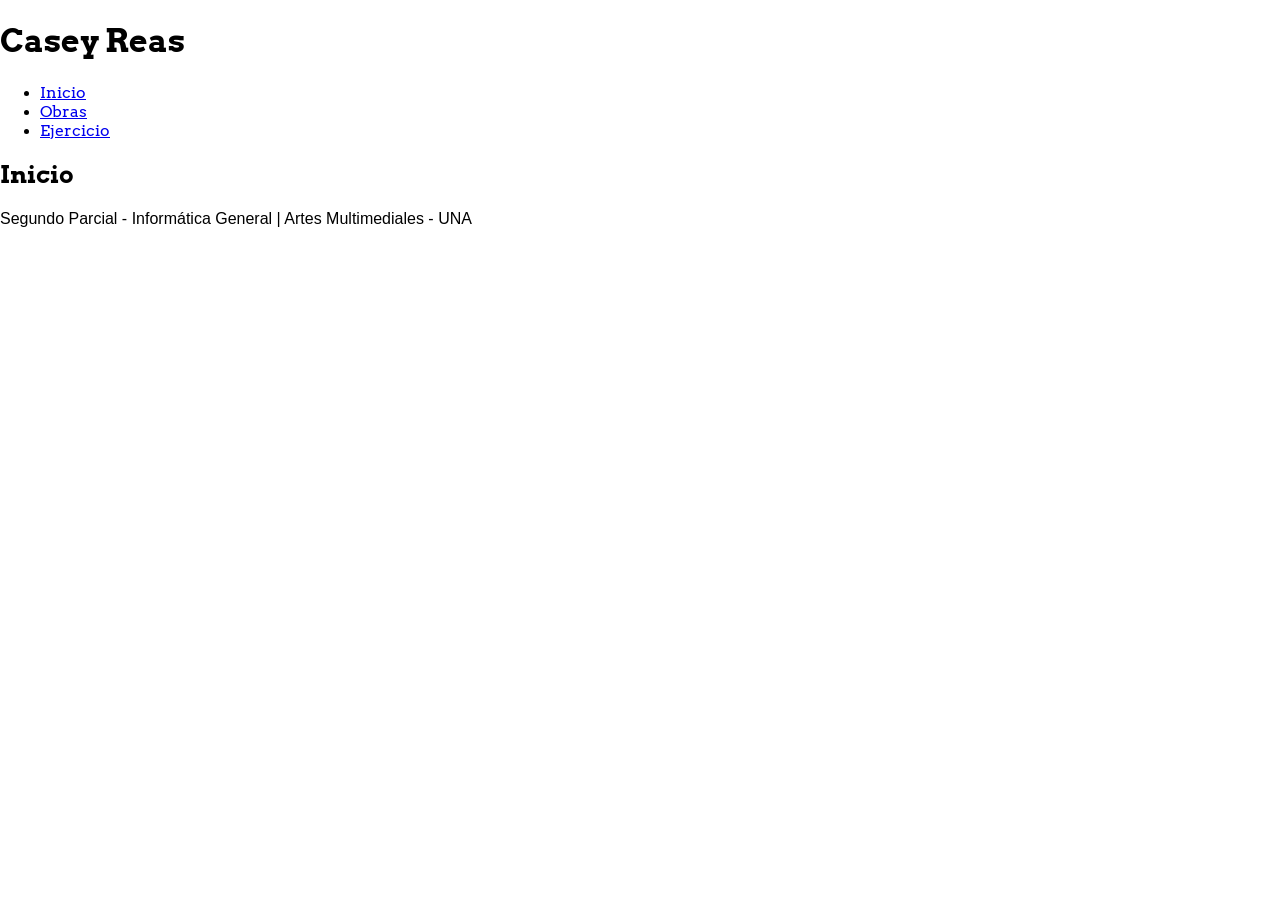
==== index.html @ 1dd0282c "Estructura inicial del sitio" ====
<!DOCTYPE html>
<html lang="es">
<head>
    <meta charset="UTF-8">
    <meta name="viewport" content="width=device-width, initial-scale=1.0">
    <title>Casey Reas | Inicio</title>
    <link rel="preconnect" href="https://fonts.googleapis.com">
    <link rel="preconnect" href="https://fonts.gstatic.com" crossorigin>
    <link href="https://fonts.googleapis.com/css2?family=Arvo:wght@400;700&display=swap" rel="stylesheet">
    <link rel="stylesheet" href="css/styles.css">
</head>
<body>
    <div class="contenedor">
        <header>
            <h1>Casey Reas</h1>
        </header>

        <nav>
            <ul>
                <li><a href="index.html">Inicio</a></li>
                <li><a href="obras.html">Obras</a></li>
                <li><a href="ejercicio.html">Ejercicio</a></li>
            </ul>
        </nav>

        <main>
            <section>
                <h2>Inicio</h2>
            </section>
        </main>

        <footer>
            <p>Segundo Parcial - Informática General | Artes Multimediales - UNA</p>
        </footer>
    </div>
</body>
</html>
---- css/styles.css ----
/* Estilos generales iniciales */
* {
    box-sizing: border-box;
}

body {
    margin: 0;
    font-family: Arial, Helvetica, sans-serif;
}

h1,
h2,
nav a {
    font-family: "Arvo", Georgia, serif;
}
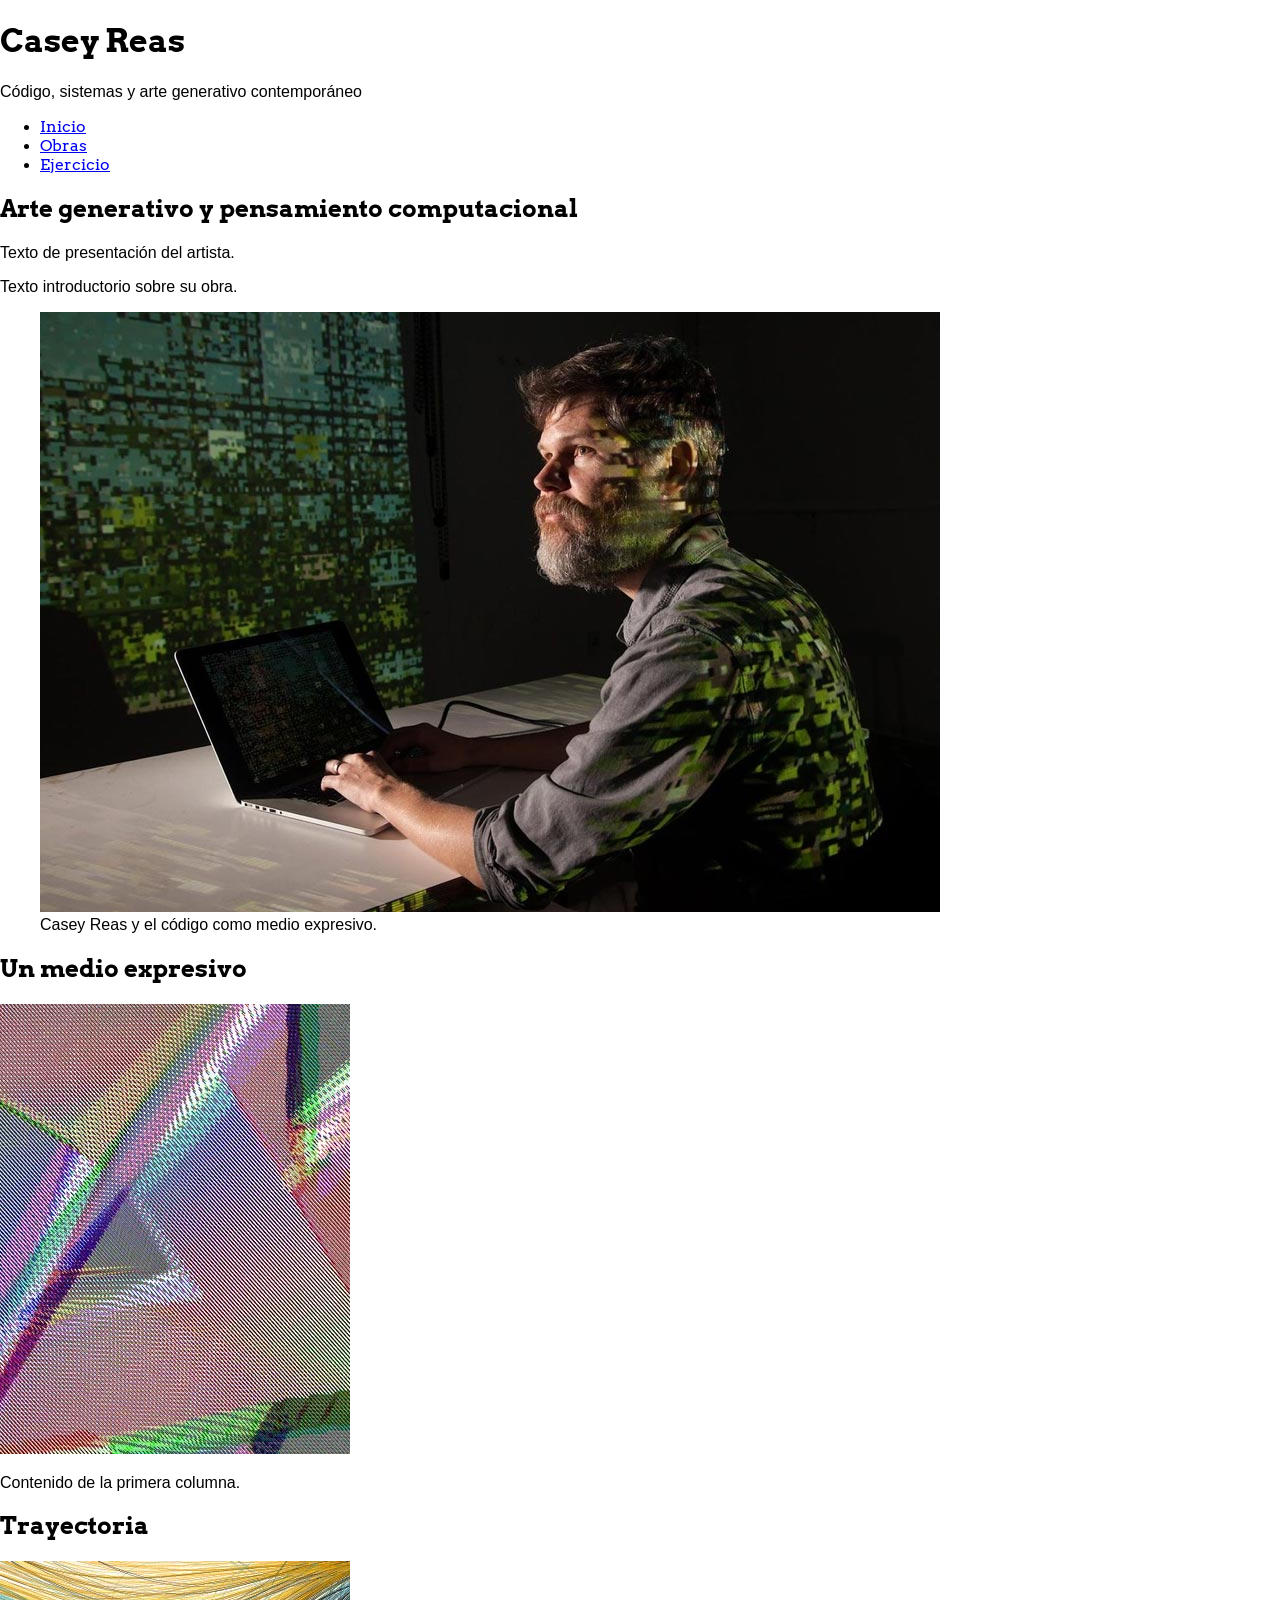
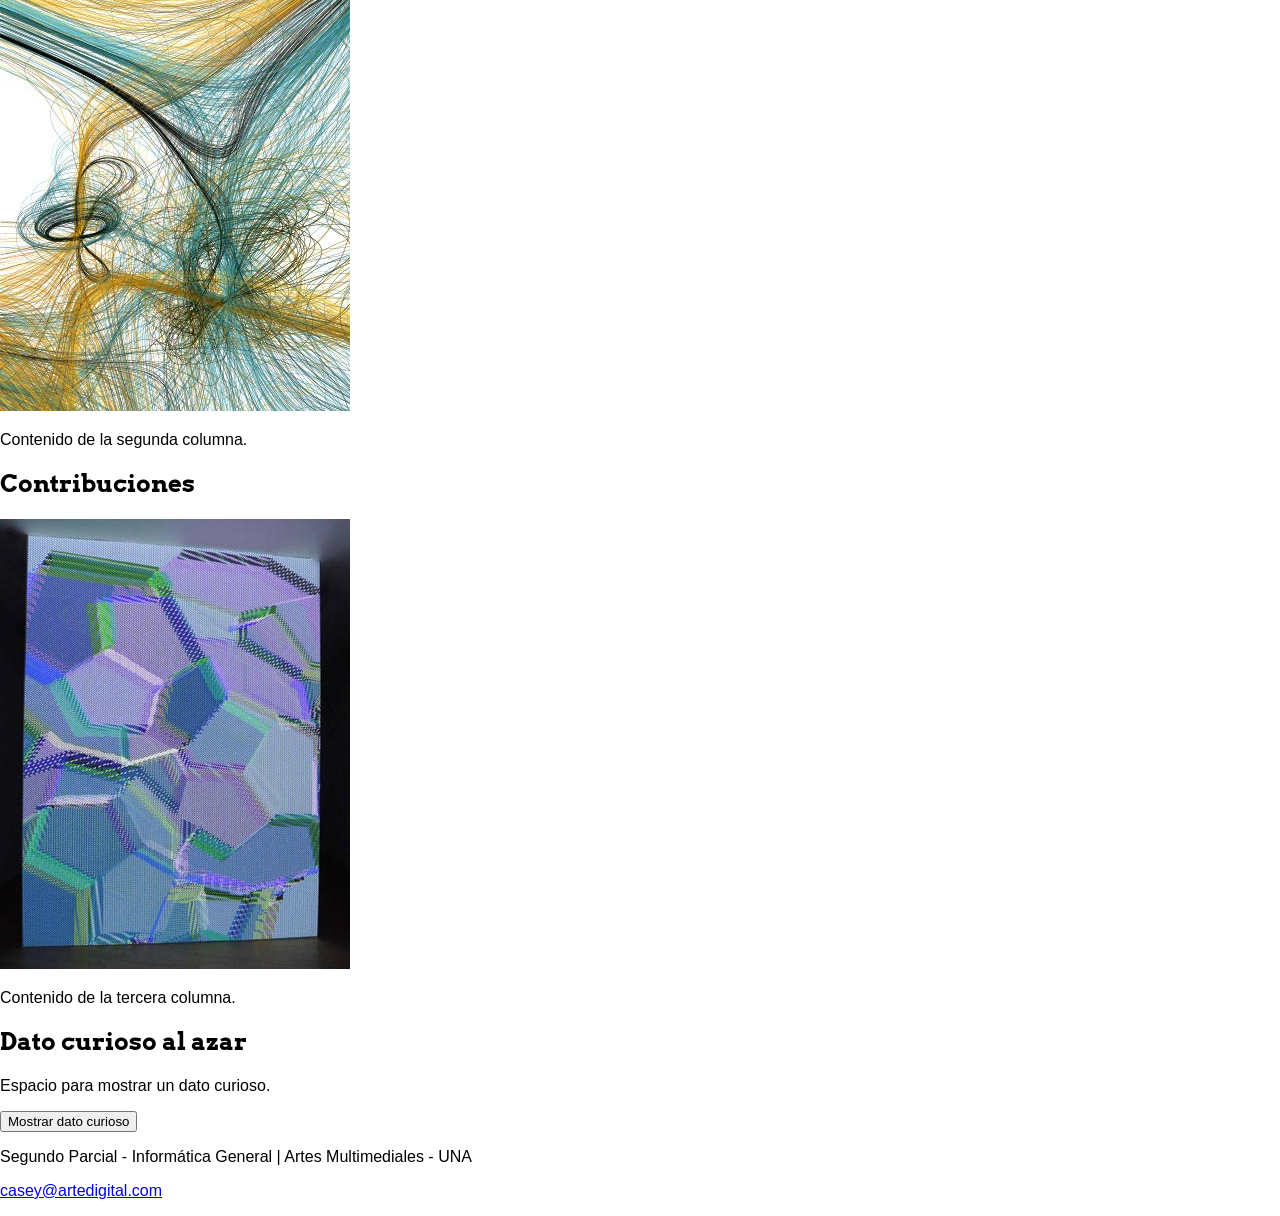
==== commit ff5bb7df: "Maquetado HTML de las páginas" ====
--- a/index.html
+++ b/index.html
@@ -11,11 +11,12 @@
 </head>
 <body>
     <div class="contenedor">
-        <header>
+        <header class="encabezado">
             <h1>Casey Reas</h1>
+            <p class="bajada">Código, sistemas y arte generativo contemporáneo</p>
         </header>
 
-        <nav>
+        <nav class="navegacion">
             <ul>
                 <li><a href="index.html">Inicio</a></li>
                 <li><a href="obras.html">Obras</a></li>
@@ -24,13 +25,48 @@
         </nav>
 
         <main>
-            <section>
-                <h2>Inicio</h2>
+            <section class="presentacion">
+                <div class="texto-presentacion">
+                    <h2>Arte generativo y pensamiento computacional</h2>
+                    <p>Texto de presentación del artista.</p>
+                    <p>Texto introductorio sobre su obra.</p>
+                </div>
+                <figure>
+                    <img src="img/reas.jpg" alt="Retrato de Casey Reas">
+                    <figcaption>Casey Reas y el código como medio expresivo.</figcaption>
+                </figure>
+            </section>
+
+            <section class="columnas-tres">
+                <article>
+                    <h2>Un medio expresivo</h2>
+                    <img src="img/reas-1.jpg" alt="Obra generativa de Casey Reas">
+                    <p>Contenido de la primera columna.</p>
+                </article>
+
+                <article>
+                    <h2>Trayectoria</h2>
+                    <img src="img/reas-2.jpg" alt="Composición generativa de Casey Reas">
+                    <p>Contenido de la segunda columna.</p>
+                </article>
+
+                <article>
+                    <h2>Contribuciones</h2>
+                    <img src="img/reas-3.jpg" alt="Instalación visual generativa">
+                    <p>Contenido de la tercera columna.</p>
+                </article>
+            </section>
+
+            <section class="bloque-dato">
+                <h2>Dato curioso al azar</h2>
+                <p id="dato-curioso">Espacio para mostrar un dato curioso.</p>
+                <button id="boton-dato" type="button">Mostrar dato curioso</button>
             </section>
         </main>
 
-        <footer>
+        <footer class="pie">
             <p>Segundo Parcial - Informática General | Artes Multimediales - UNA</p>
+            <p><a href="mailto:casey@artedigital.com">casey@artedigital.com</a></p>
         </footer>
     </div>
 </body>
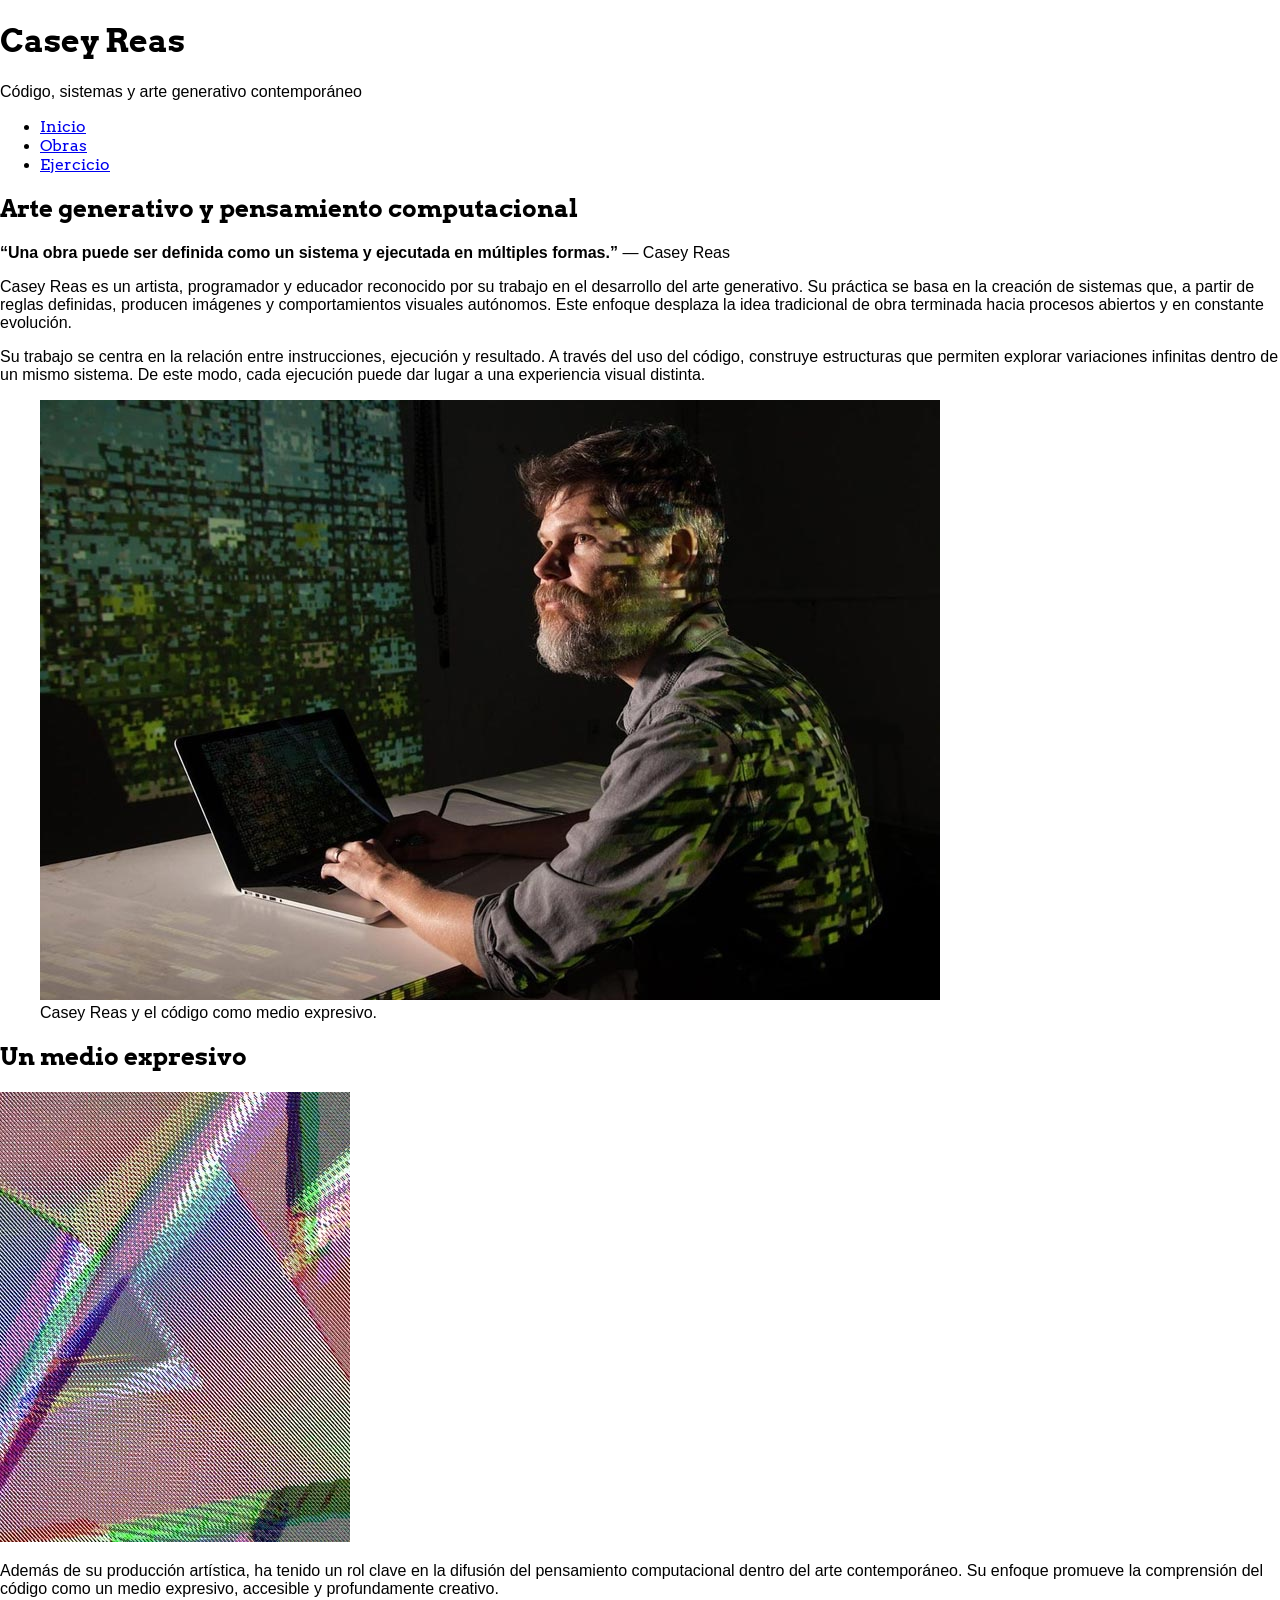
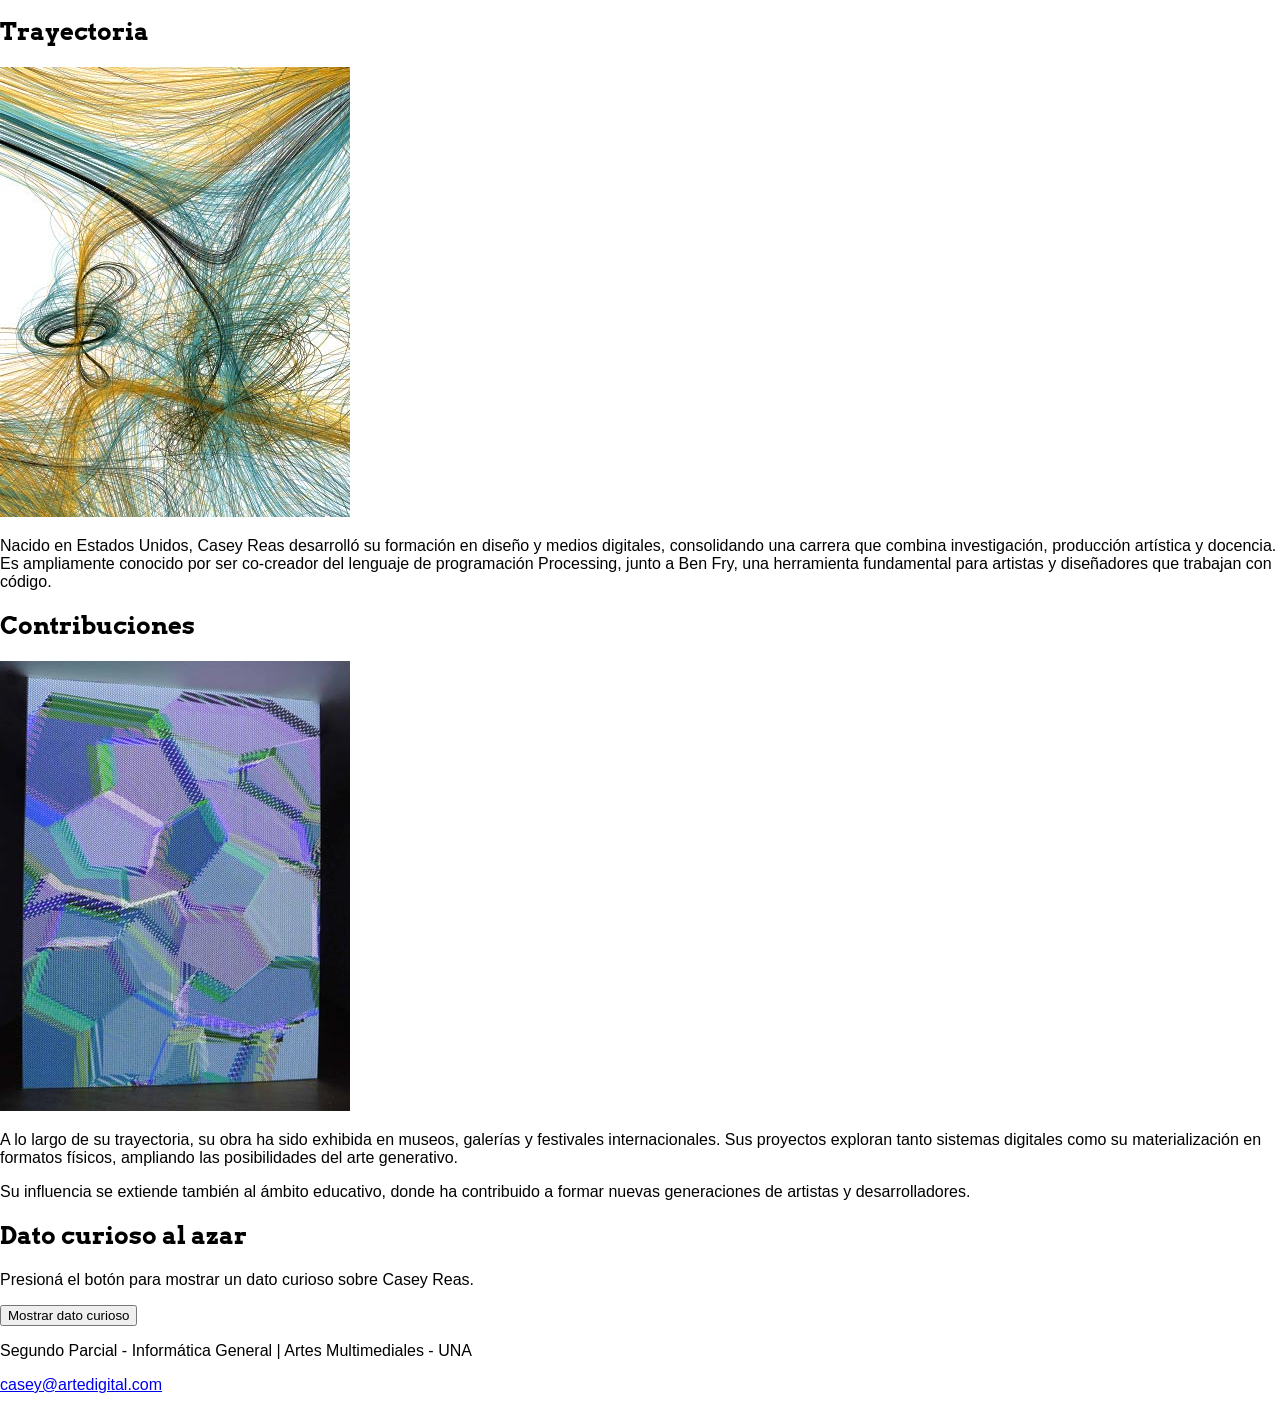
==== commit 4d231de2: "Carga de contenido del sitio, imagenes textos etc" ====
--- a/index.html
+++ b/index.html
@@ -28,11 +28,12 @@
             <section class="presentacion">
                 <div class="texto-presentacion">
                     <h2>Arte generativo y pensamiento computacional</h2>
-                    <p>Texto de presentación del artista.</p>
-                    <p>Texto introductorio sobre su obra.</p>
+                    <p><strong>“Una obra puede ser definida como un sistema y ejecutada en múltiples formas.”</strong> — Casey Reas</p>
+                    <p>Casey Reas es un artista, programador y educador reconocido por su trabajo en el desarrollo del arte generativo. Su práctica se basa en la creación de sistemas que, a partir de reglas definidas, producen imágenes y comportamientos visuales autónomos. Este enfoque desplaza la idea tradicional de obra terminada hacia procesos abiertos y en constante evolución.</p>
+                    <p>Su trabajo se centra en la relación entre instrucciones, ejecución y resultado. A través del uso del código, construye estructuras que permiten explorar variaciones infinitas dentro de un mismo sistema. De este modo, cada ejecución puede dar lugar a una experiencia visual distinta.</p>
                 </div>
                 <figure>
-                    <img src="img/reas.jpg" alt="Retrato de Casey Reas">
+                    <img src="img/reas.jpg" alt="Retrato de Casey Reas trabajando con una computadora">
                     <figcaption>Casey Reas y el código como medio expresivo.</figcaption>
                 </figure>
             </section>
@@ -40,26 +41,27 @@
             <section class="columnas-tres">
                 <article>
                     <h2>Un medio expresivo</h2>
-                    <img src="img/reas-1.jpg" alt="Obra generativa de Casey Reas">
-                    <p>Contenido de la primera columna.</p>
+                    <img src="img/reas-1.jpg" alt="Obra generativa de Casey Reas con formas digitales">
+                    <p>Además de su producción artística, ha tenido un rol clave en la difusión del pensamiento computacional dentro del arte contemporáneo. Su enfoque promueve la comprensión del código como un medio expresivo, accesible y profundamente creativo.</p>
                 </article>
 
                 <article>
                     <h2>Trayectoria</h2>
-                    <img src="img/reas-2.jpg" alt="Composición generativa de Casey Reas">
-                    <p>Contenido de la segunda columna.</p>
+                    <img src="img/reas-2.jpg" alt="Composición generativa con líneas curvas">
+                    <p>Nacido en Estados Unidos, Casey Reas desarrolló su formación en diseño y medios digitales, consolidando una carrera que combina investigación, producción artística y docencia. Es ampliamente conocido por ser co-creador del lenguaje de programación Processing, junto a Ben Fry, una herramienta fundamental para artistas y diseñadores que trabajan con código.</p>
                 </article>
 
                 <article>
                     <h2>Contribuciones</h2>
-                    <img src="img/reas-3.jpg" alt="Instalación visual generativa">
-                    <p>Contenido de la tercera columna.</p>
+                    <img src="img/reas-3.jpg" alt="Instalación visual generativa de Casey Reas">
+                    <p>A lo largo de su trayectoria, su obra ha sido exhibida en museos, galerías y festivales internacionales. Sus proyectos exploran tanto sistemas digitales como su materialización en formatos físicos, ampliando las posibilidades del arte generativo.</p>
+                    <p>Su influencia se extiende también al ámbito educativo, donde ha contribuido a formar nuevas generaciones de artistas y desarrolladores.</p>
                 </article>
             </section>
 
             <section class="bloque-dato">
                 <h2>Dato curioso al azar</h2>
-                <p id="dato-curioso">Espacio para mostrar un dato curioso.</p>
+                <p id="dato-curioso">Presioná el botón para mostrar un dato curioso sobre Casey Reas.</p>
                 <button id="boton-dato" type="button">Mostrar dato curioso</button>
             </section>
         </main>
@@ -69,5 +71,7 @@
             <p><a href="mailto:casey@artedigital.com">casey@artedigital.com</a></p>
         </footer>
     </div>
+
+    <script src="js/curiosidades.js"></script>
 </body>
 </html>
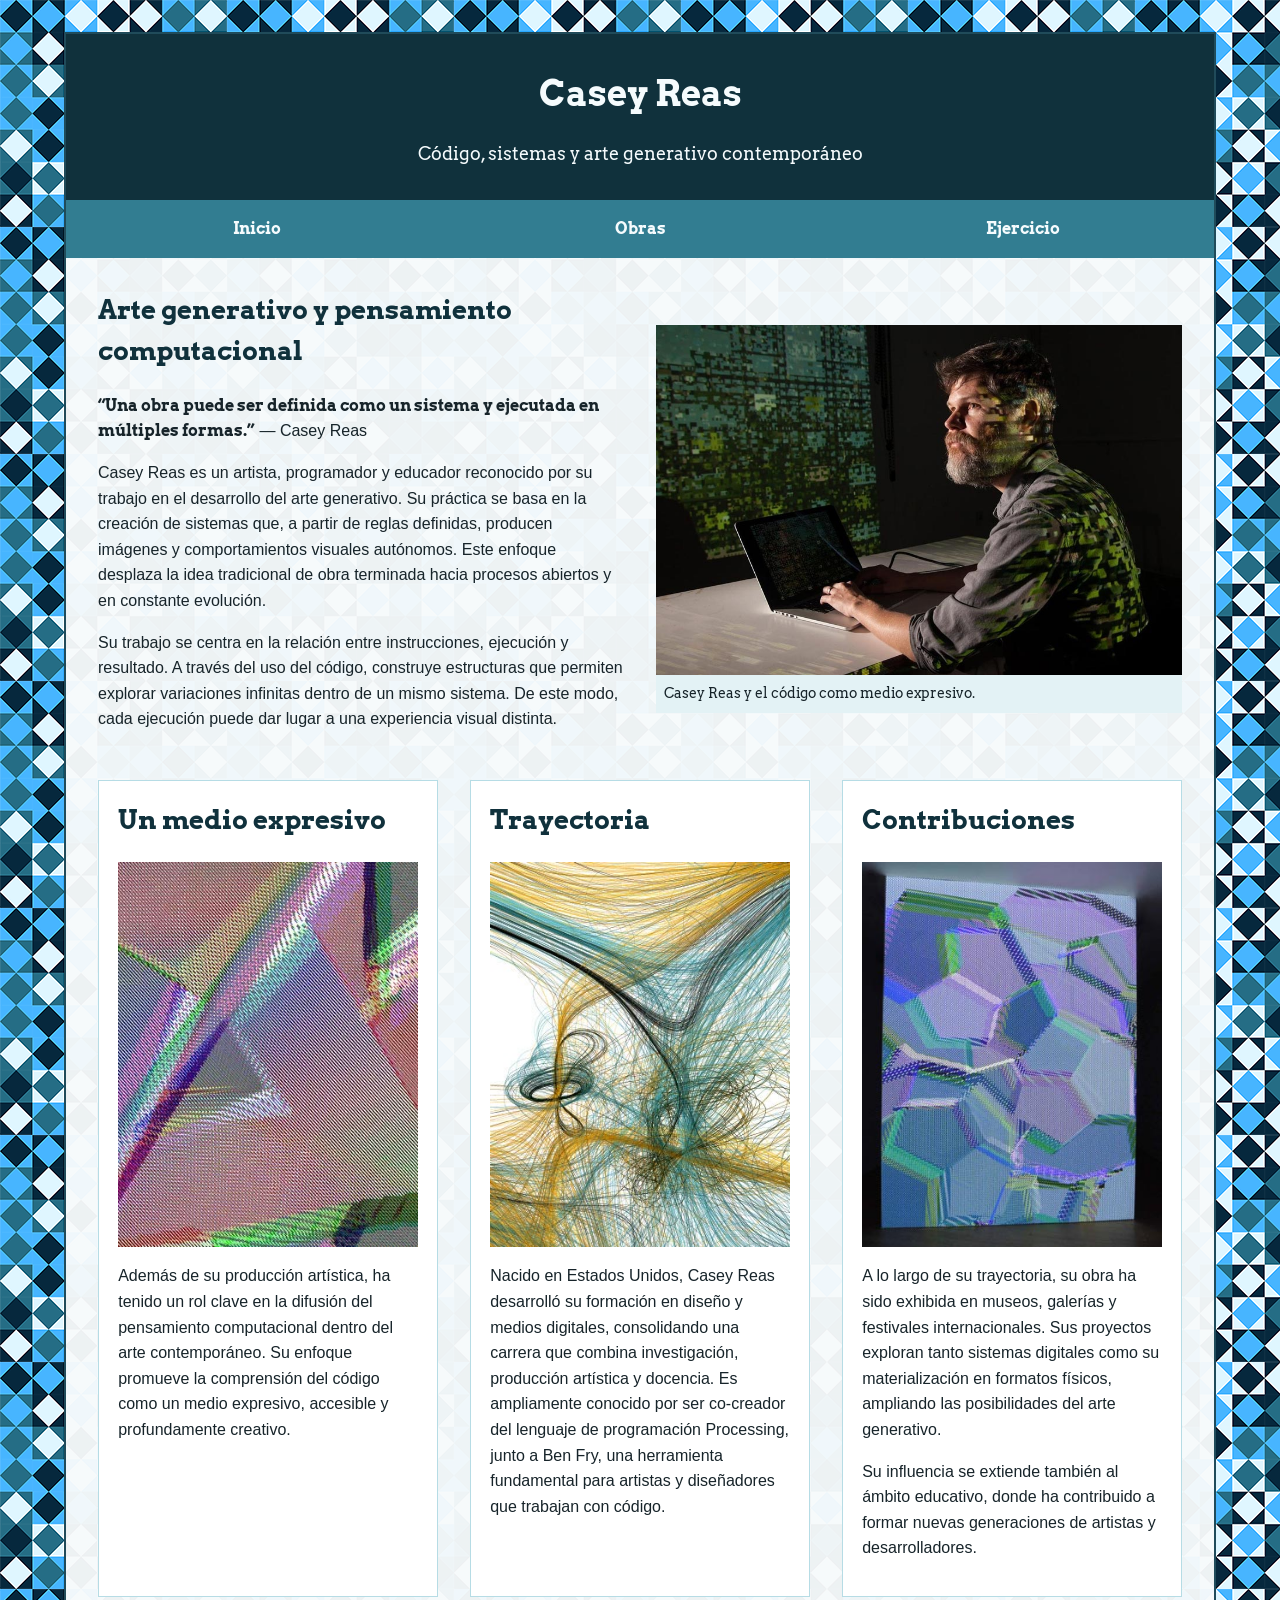
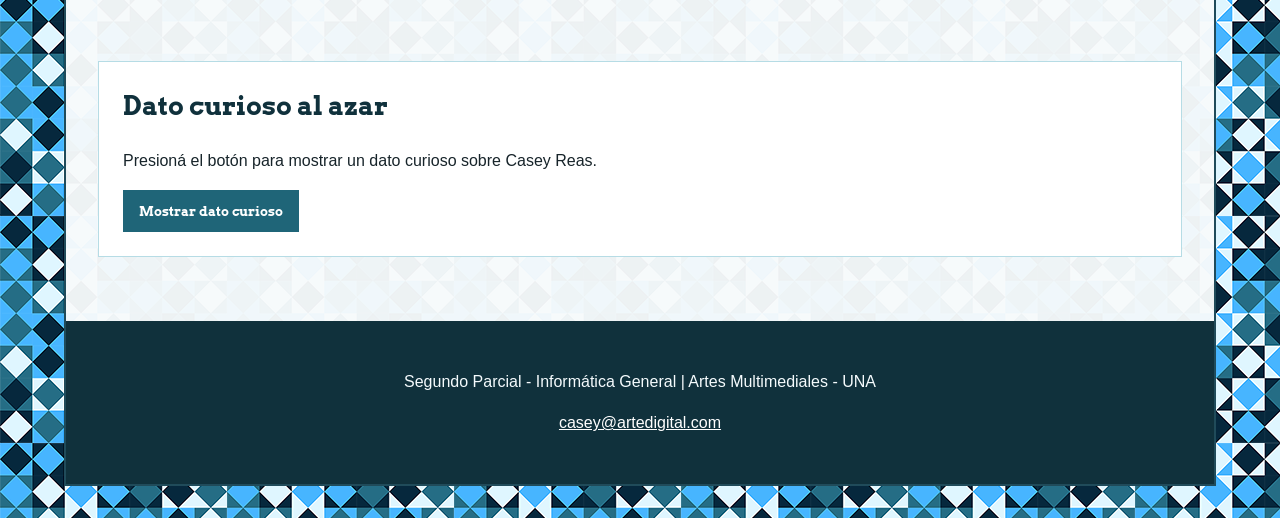
==== commit 25a94cdf: "layouts con flexbox y corrigiendo cosas de los estilos" ====
--- a/index.html
+++ b/index.html
@@ -11,11 +11,13 @@
 </head>
 <body>
     <div class="contenedor">
+        <!-- Encabezado del sitio -->
         <header class="encabezado">
             <h1>Casey Reas</h1>
             <p class="bajada">Código, sistemas y arte generativo contemporáneo</p>
         </header>
 
+        <!-- Menú de navegación -->
         <nav class="navegacion">
             <ul>
                 <li><a href="index.html">Inicio</a></li>
@@ -24,7 +26,9 @@
             </ul>
         </nav>
 
+        <!-- Contenido principal de la página de inicio -->
         <main>
+            <!-- Presentación general del artista -->
             <section class="presentacion">
                 <div class="texto-presentacion">
                     <h2>Arte generativo y pensamiento computacional</h2>
@@ -38,6 +42,7 @@
                 </figure>
             </section>
 
+            <!-- Layout de tres columnas iguales -->
             <section class="columnas-tres">
                 <article>
                     <h2>Un medio expresivo</h2>
@@ -59,6 +64,7 @@
                 </article>
             </section>
 
+            <!-- Bloque que se completara con la función de dato curioso -->
             <section class="bloque-dato">
                 <h2>Dato curioso al azar</h2>
                 <p id="dato-curioso">Presioná el botón para mostrar un dato curioso sobre Casey Reas.</p>
@@ -66,6 +72,7 @@
             </section>
         </main>
 
+        <!-- Pie de página -->
         <footer class="pie">
             <p>Segundo Parcial - Informática General | Artes Multimediales - UNA</p>
             <p><a href="mailto:casey@artedigital.com">casey@artedigital.com</a></p>
--- a/css/styles.css
+++ b/css/styles.css
@@ -1,15 +1,307 @@
-/* Estilos generales iniciales */
+/*
+   Estilos generales del sitio
+*/
 * {
     box-sizing: border-box;
 }
 
 body {
+    display: flex;
+    justify-content: center;
     margin: 0;
+    background-color: #d9eef3;
+    background-image: url("../img/fondo.png");
+    color: #17242a;
     font-family: Arial, Helvetica, sans-serif;
+    line-height: 1.6;
+}
+
+.contenedor {
+    width: 90%;
+    max-width: 75rem;
+    margin-top: 2rem;
+    margin-bottom: 2rem;
+    background-color: rgba(247, 250, 251, 0.96);
+    border: 0.15rem solid #204b5a;
+}
+
+/*
+   Encabezado, navegación y pie
+*/
+.encabezado,
+.pie {
+    padding: 2rem;
+    background-color: #10313c;
+    color: #f5fbfd;
+    text-align: center;
 }
 
 h1,
 h2,
-nav a {
+h3,
+.bajada,
+.navegacion a,
+button,
+label,
+strong,
+figcaption {
     font-family: "Arvo", Georgia, serif;
 }
+
+h1 {
+    margin: 0;
+    font-size: 3rem;
+}
+
+h2 {
+    margin-top: 0;
+    color: #10313c;
+    font-size: 1.6rem;
+}
+
+h3 {
+    color: #245969;
+}
+
+.bajada {
+    margin-bottom: 0;
+    font-size: 1.1rem;
+}
+
+.navegacion {
+    background-color: #327d91;
+}
+
+.navegacion ul {
+    display: flex;
+    justify-content: center;
+    margin: 0;
+    padding: 0;
+    list-style: none;
+}
+
+.navegacion li {
+    width: 33.33%;
+    text-align: center;
+}
+
+.navegacion a {
+    display: block;
+    padding: 1rem;
+    color: #f5fbfd;
+    text-decoration: none;
+    font-weight: 700;
+}
+
+.navegacion a:link,
+.navegacion a:visited {
+    color: #f5fbfd;
+}
+
+.navegacion a:hover,
+.navegacion a:focus {
+    background-color: #f5fbfd;
+    color: #10313c;
+}
+
+.navegacion a:active {
+    background-color: #091c23;
+    color: #ffffff;
+}
+
+.pie a {
+    color: #ffffff;
+}
+
+/*
+   Contenido general
+*/
+main {
+    padding: 2rem;
+}
+
+section,
+article {
+    margin-bottom: 2rem;
+}
+
+img {
+    width: 100%;
+    display: block;
+}
+
+figure {
+    margin: 0;
+}
+
+figcaption {
+    padding: 0.5rem;
+    background-color: #e3f2f5;
+    font-size: 0.85rem;
+}
+
+.lista-conceptos {
+    padding-left: 1.2rem;
+}
+
+.lista-conceptos li {
+    margin-bottom: 0.5rem;
+}
+
+.bloque-dato,
+.bloque-texto,
+.seccion-galeria,
+.resultados {
+    padding: 1.5rem;
+    background-color: #ffffff;
+    border: 0.1rem solid #b6dce5;
+}
+
+/*
+   Layouts resueltos con flexbox
+*/
+.presentacion {
+    display: flex;
+    gap: 2rem;
+    align-items: center;
+}
+
+.texto-presentacion,
+.presentacion figure {
+    width: 50%;
+}
+
+.columnas-tres {
+    display: flex;
+    gap: 2rem;
+}
+
+.columnas-tres article {
+    width: 33.33%;
+    padding: 1.2rem;
+    background-color: #ffffff;
+    border: 0.1rem solid #b6dce5;
+}
+
+.columnas-tres img {
+    margin-bottom: 1rem;
+}
+
+.columnas-dos {
+    display: flex;
+    gap: 2rem;
+}
+
+.columna-menor {
+    width: 35%;
+    padding: 1.2rem;
+    background-color: #eaf5f7;
+}
+
+.columna-mayor {
+    width: 65%;
+    padding: 1.2rem;
+    background-color: #ffffff;
+    border: 0.1rem solid #b6dce5;
+}
+
+.encabezado-seccion {
+    display: flex;
+    justify-content: space-between;
+    gap: 2rem;
+    align-items: center;
+}
+
+.ejercicio {
+    display: flex;
+    gap: 2rem;
+}
+
+.panel-formulario {
+    width: 50%;
+    padding: 1.5rem;
+    background-color: #ffffff;
+    border: 0.1rem solid #b6dce5;
+}
+
+/*
+   Botones, formularios y mensajes
+*/
+button {
+    padding: 0.8rem 1rem;
+    border: 0;
+    background-color: #1f6578;
+    color: #ffffff;
+    font-weight: 700;
+    cursor: pointer;
+}
+
+button:hover,
+button:focus {
+    background-color: #10313c;
+}
+
+button:disabled {
+    background-color: #8ca2a8;
+    cursor: default;
+}
+
+form {
+    display: flex;
+    flex-direction: column;
+    gap: 0.8rem;
+}
+
+input {
+    width: 100%;
+    padding: 0.7rem;
+    border: 0.1rem solid #8db9c3;
+    font-size: 1rem;
+}
+
+input:disabled {
+    background-color: #e7ecee;
+}
+
+.mensaje,
+.salida {
+    padding: 1rem;
+    background-color: #eaf5f7;
+}
+
+.salida ul {
+    padding-left: 1.2rem;
+}
+
+/*
+   Galería de obras
+*/
+.galeria {
+    display: flex;
+    flex-wrap: wrap;
+    gap: 1.5rem;
+}
+
+.galeria article {
+    width: 30%;
+    padding: 1rem;
+    background-color: #eaf5f7;
+    border: 0.1rem solid #b6dce5;
+}
+
+.galeria img {
+    height: 12rem;
+    width: 100%;
+}
+
+.galeria-grande article {
+    width: 45%;
+}
+
+.galeria-grande img {
+    height: 18rem;
+}
+
+    h1 {
+        font-size: 2.2rem;
+    }
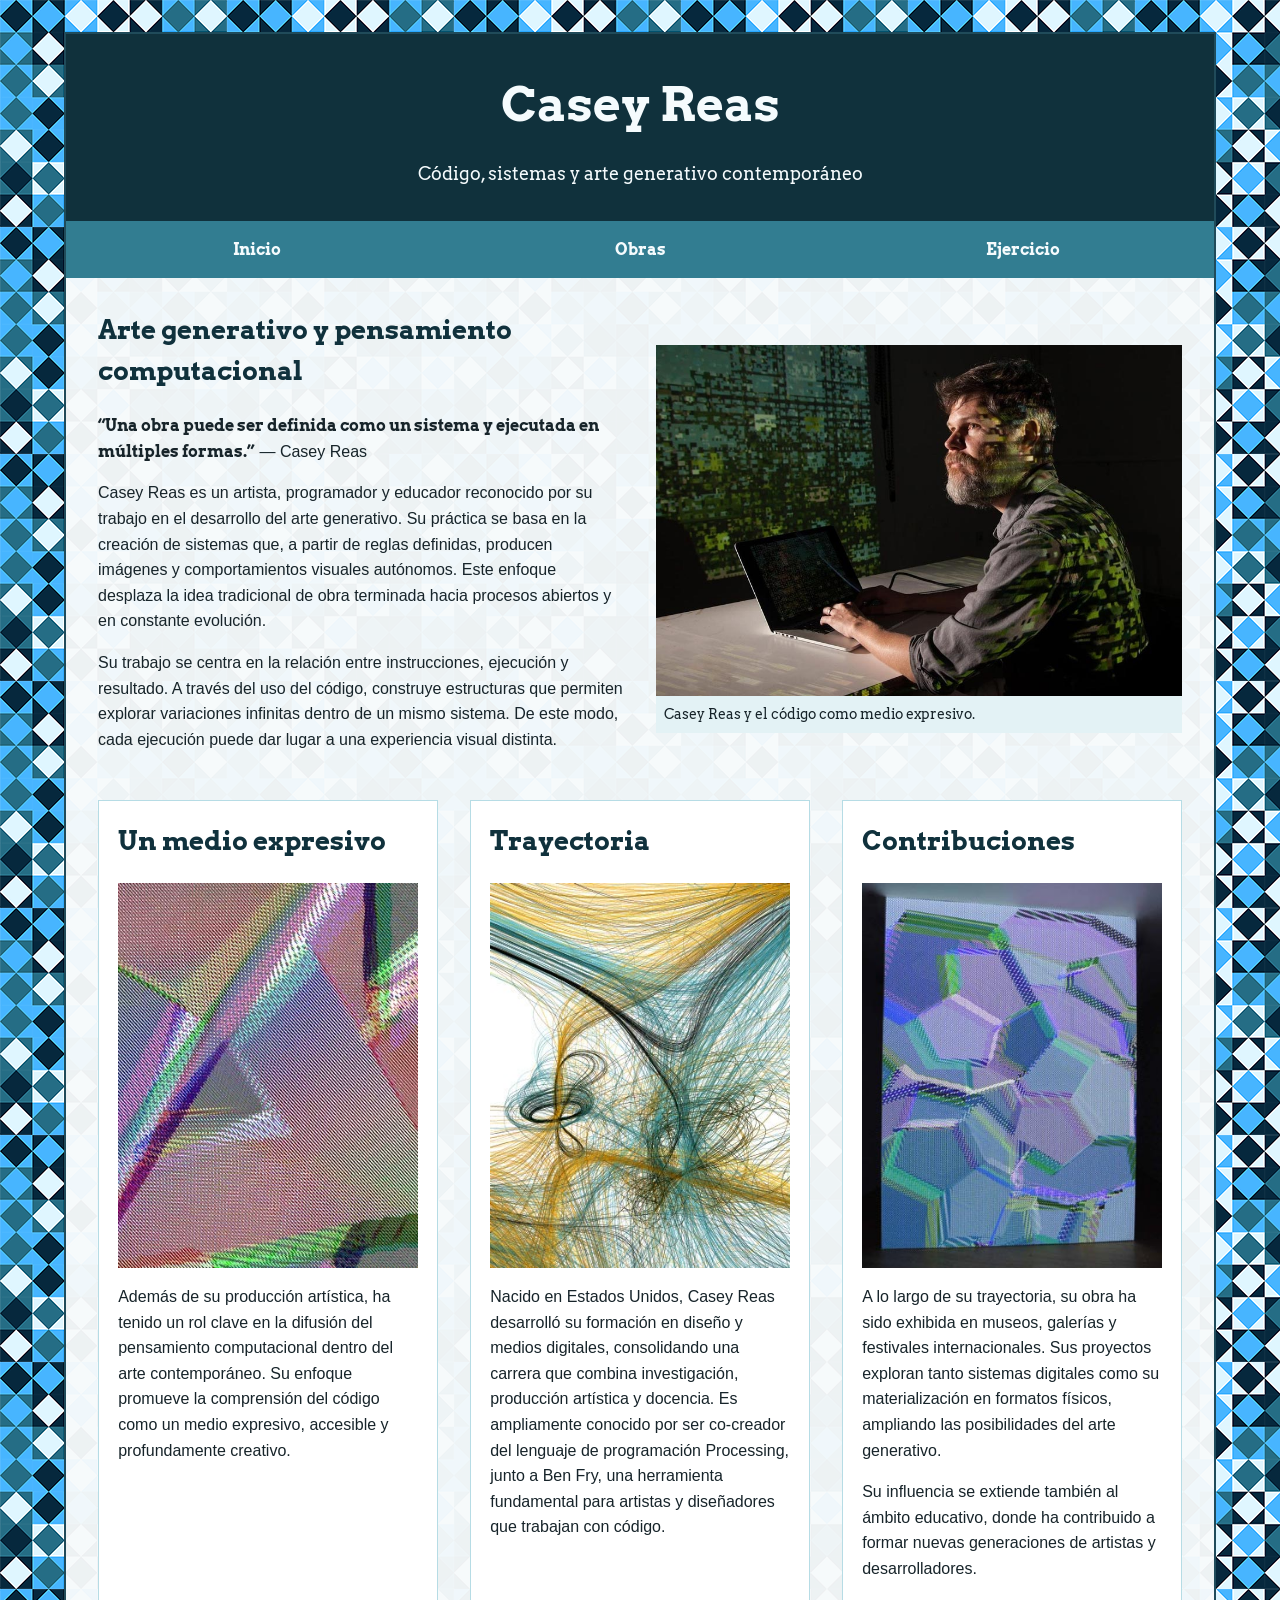
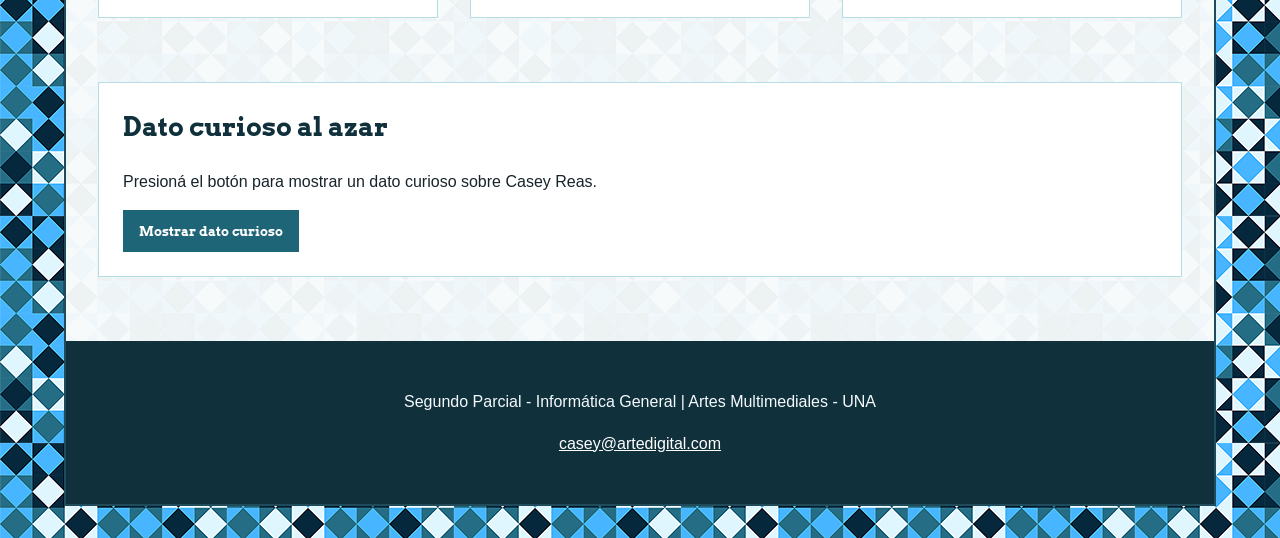
==== commit 44a329fb: "funciones de JavaScript" ====
--- a/index.html
+++ b/index.html
@@ -11,13 +11,13 @@
 </head>
 <body>
     <div class="contenedor">
-        <!-- Encabezado del sitio -->
+        <!-- encabezado del sitio -->
         <header class="encabezado">
             <h1>Casey Reas</h1>
             <p class="bajada">Código, sistemas y arte generativo contemporáneo</p>
         </header>
 
-        <!-- Menú de navegación -->
+        <!-- menú de navegación -->
         <nav class="navegacion">
             <ul>
                 <li><a href="index.html">Inicio</a></li>
@@ -26,9 +26,9 @@
             </ul>
         </nav>
 
-        <!-- Contenido principal de la página de inicio -->
+        <!-- contenido de la página de inicio -->
         <main>
-            <!-- Presentación general del artista -->
+            <!-- presentación general del artista -->
             <section class="presentacion">
                 <div class="texto-presentacion">
                     <h2>Arte generativo y pensamiento computacional</h2>
@@ -42,7 +42,7 @@
                 </figure>
             </section>
 
-            <!-- Layout de tres columnas iguales -->
+            <!-- layout de tres columnas iguales -->
             <section class="columnas-tres">
                 <article>
                     <h2>Un medio expresivo</h2>
@@ -64,7 +64,7 @@
                 </article>
             </section>
 
-            <!-- Bloque que se completara con la función de dato curioso -->
+            <!-- bloque que se completa con la función de dato curioso -->
             <section class="bloque-dato">
                 <h2>Dato curioso al azar</h2>
                 <p id="dato-curioso">Presioná el botón para mostrar un dato curioso sobre Casey Reas.</p>
@@ -72,7 +72,7 @@
             </section>
         </main>
 
-        <!-- Pie de página -->
+        <!-- pie de página -->
         <footer class="pie">
             <p>Segundo Parcial - Informática General | Artes Multimediales - UNA</p>
             <p><a href="mailto:casey@artedigital.com">casey@artedigital.com</a></p>
--- a/css/styles.css
+++ b/css/styles.css
@@ -291,7 +291,7 @@
 
 .galeria img {
     height: 12rem;
-    width: 100%;
+    object-fit: cover;
 }
 
 .galeria-grande article {
@@ -300,8 +300,4 @@
 
 .galeria-grande img {
     height: 18rem;
-}
-
-    h1 {
-        font-size: 2.2rem;
-    }+}
